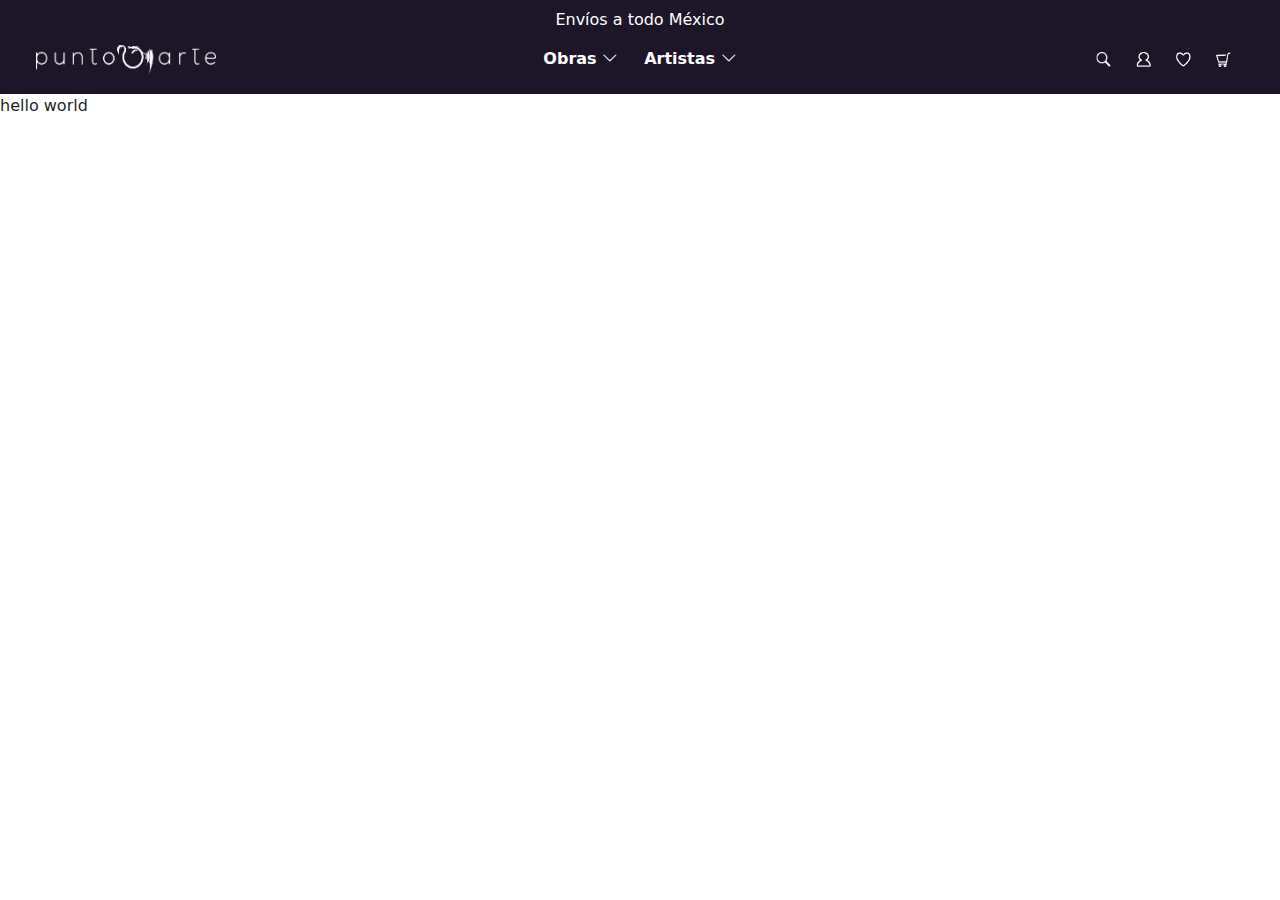
==== index.html @ 8b5f0be2 "header" ====
<!DOCTYPE html>
<html lang="es">

    <head>
        <meta charset="utf-8">
        <meta name="viewport" content="width=device-width, initial-scale=1, shrink-to-fit=no">
        <title>RandomTest2</title>

        <!-- ARCHIVO DE ESTILOS CSS -->
        <link rel="stylesheet" href="./boostrap/css/bootstrap.css" >

        <!-- ICONOS -->
        <link rel="stylesheet" href="https://cdn.jsdelivr.net/npm/bootstrap-icons@1.3.0/font/bootstrap-icons.css">

    </head>

    <body>

        <!-- SUBTITULO -->
        <nav class="navbar navbar-dark bg-dark px-0 pb-0 mb-0">
            <div class="w-100 text-center text-white">
                Envíos a todo México
            </div>
        </nav>

        <!-- MENU SUPERIOR -->
        <nav class="navbar navbar-expand-lg navbar-dark bg-dark px-4 pb-3 " >

            <div class="container-fluid w-100 d-lg-flex">
                
                <!-- LOGO DE PUNTO-ARTE -->
                <div class="col-lg-4">
                    <a class="navbar-brand" href="#">
                        <img class="img-responsive" src="./images/logo_blanco.png" width="180" height="30" class="img-fluid" alt="Responsive image" />   <!--Desktop-->
                    </a> 
                </div>
                
                <!-- BOTON PANTALLA RESPONSIVA MEDIANA/PEQUEÑA-->
                <button class="navbar-toggler" type="button" data-toggle="collapse" data-target="#navbarNavDropdown" aria-controls="navbarNavDropdown" aria-expanded="false" aria-label="Toggle navigation">
                    <span class="navbar-toggler-icon"></span>
                </button>

                <!-- MENU DE BOTON RESPONSIVO -->
                <div class="collapse navbar-collapse" id="navbarNavDropdown">
                    <ul class="navbar-nav w-100">

                        <!-- PAR DE BOTONES DE ENMEDIO -->
                        <div class="col-lg-6">
                            <li class="nav-item d-flex justify-content-center" >
                                <div class="btn-group" role="group" >
                                    <div class="dropdown">
                                        <button style="color: white;" class="btn dropdown-toggle" type="button" id="navbarDropdownMenuLink" data-toggle="dropdown" aria-haspopup="true" aria-expanded="false">
                                            <strong>
                                                Obras
                                            </strong>
                                            <i class="bi bi-chevron-down"></i>
                                        </button>
                                        <div class="dropdown-menu" aria-labelledby="navbarDropdownMenuLink">
                                            <a class="dropdown-item" href="#">Obra 1</a>
                                            <a class="dropdown-item" href="#">Obra 2</a>
                                            <a class="dropdown-item" href="#">Obra N</a>
                                        </div>
                                    </div>
                                    <div class="dropdown">
                                        <button style="color: white;" class="btn dropdown-toggle" type="button" id="navbarDropdownMenuLink2" data-toggle="dropdown" aria-haspopup="true" aria-expanded="false">
                                            <strong>
                                                Artistas
                                            </strong>
                                            <i class="bi bi-chevron-down"></i>
                                        </button>
                                        <div class="dropdown-menu" aria-labelledby="navbarDropdownMenuLink2">
                                            <a class="dropdown-item" href="#">Artista 1</a>
                                            <a class="dropdown-item" href="#">Artista 2</a>
                                            <a class="dropdown-item" href="#">Artista N</a>
                                        </div>
                                    </div>
                                </div>
                            </li>
                        </div>
                        
                        <!-- 4 BOTONES DE ICONOS/IMAGENES -->
                        <div class="col-lg-6">
                            <li class="nav-item d-flex justify-content-center justify-content-lg-end">
                                <div class="btn-group" role="group">
                                    <button type="button" class="btn" style="background-color: transparent;"> 
                                        <img src="./images/recortes-57 (1).png" width="15" height="15" alt="">
                                    </button> 
                                    <button type="button" class="btn" style="background-color: transparent;"> 
                                        <img src="./images/recortes-58 (1).png" width="15" height="15" alt="">
                                    </button> 
                                    <button type="button" class="btn" style="background-color: transparent;"> 
                                        <img src="./images/recortes-60 (1).png" width="15" height="15" alt="">
                                    </button> 
                                    <button type="button" class="btn" style="background-color: transparent;"> 
                                        <img src="./images/recortes-59 (1).png" width="15" height="15" alt="">
                                    </button> 
                                </div>
                            </li>
                        </div>

                    </ul>
                </div><!--# Fin de menu responsivo-->

                
       
            </div>
        
        </nav>  <!--FIN DEL MENU SUPERIOR *************************************************************-->
    
   
        <div>
            hello world
        </div>




        <!-- JQUERY, POPPER, BOOSTRAP -->
        
        <script src="https://code.jquery.com/jquery-3.2.1.slim.min.js"
            integrity="sha384-KJ3o2DKtIkvYIK3UENzmM7KCkRr/rE9/Qpg6aAZGJwFDMVNA/GpGFF93hXpG5KkN"
            crossorigin="anonymous"></script>
        <script src="https://cdnjs.cloudflare.com/ajax/libs/popper.js/1.11.0/umd/popper.min.js"
            integrity="sha384-b/U6ypiBEHpOf/4+1nzFpr53nxSS+GLCkfwBdFNTxtclqqenISfwAzpKaMNFNmj4"
            crossorigin="anonymous"></script>
        <script src="https://maxcdn.bootstrapcdn.com/bootstrap/4.0.0-beta/js/bootstrap.min.js"
            integrity="sha384-h0AbiXch4ZDo7tp9hKZ4TsHbi047NrKGLO3SEJAg45jXxnGIfYzk4Si90RDIqNm1"
            crossorigin="anonymous"></script>
    </body>

</html>
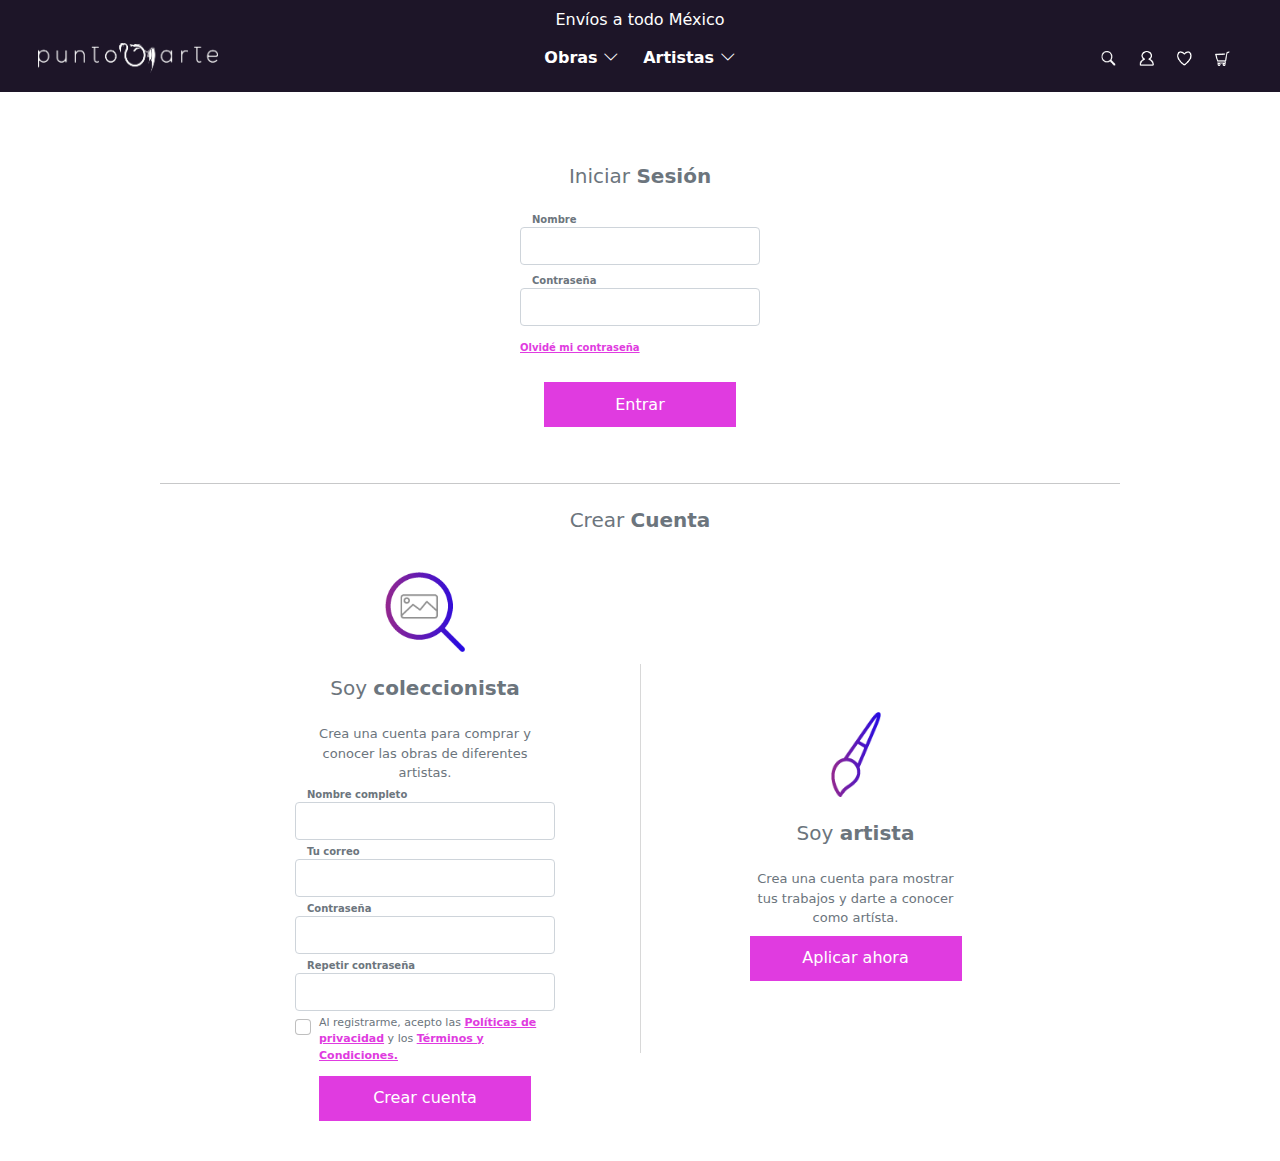
==== commit b8382dbc: "forms" ====
--- a/index.html
+++ b/index.html
@@ -2,6 +2,7 @@
 <html lang="es">
 
     <head>
+
         <meta charset="utf-8">
         <meta name="viewport" content="width=device-width, initial-scale=1, shrink-to-fit=no">
         <title>RandomTest2</title>
@@ -11,6 +12,15 @@
 
         <!-- ICONOS -->
         <link rel="stylesheet" href="https://cdn.jsdelivr.net/npm/bootstrap-icons@1.3.0/font/bootstrap-icons.css">
+
+        <!-- Generar linea vertical entre 2 columnas (usar en col de la derecha)-->
+        <style type="text/css">
+            @media (min-width: 992px) {
+                .my-custom-class {
+                    border-left: 1px solid #d8d8d8;
+                }
+            }
+        </style>
 
     </head>
 
@@ -24,16 +34,19 @@
         </nav>
 
         <!-- MENU SUPERIOR -->
-        <nav class="navbar navbar-expand-lg navbar-dark bg-dark px-4 pb-3 " >
+        <nav class="navbar navbar-expand-lg navbar-dark bg-dark pb-3" style="padding-right: 2%; padding-left: 2%;">
 
             <div class="container-fluid w-100 d-lg-flex">
                 
                 <!-- LOGO DE PUNTO-ARTE -->
-                <div class="col-lg-4">
-                    <a class="navbar-brand" href="#">
-                        <img class="img-responsive" src="./images/logo_blanco.png" width="180" height="30" class="img-fluid" alt="Responsive image" />   <!--Desktop-->
-                    </a> 
-                </div>
+
+                    <div class="col-lg-4 d-none d-sm-block">  
+                        <img class="img-responsive" src="./images/logo_blanco.png" width="180" height="30" class="img-fluid" alt="Responsive image" />
+                    </div><!-- logo grande-->
+
+                    <div class="d-block d-sm-none">
+                        <img class="img-responsive" src="./images/recortes-34.png" width="40" height="30" class="img-fluid" alt="Responsive image" />
+                    </div><!-- logo pequeño-->
                 
                 <!-- BOTON PANTALLA RESPONSIVA MEDIANA/PEQUEÑA-->
                 <button class="navbar-toggler" type="button" data-toggle="collapse" data-target="#navbarNavDropdown" aria-controls="navbarNavDropdown" aria-expanded="false" aria-label="Toggle navigation">
@@ -100,17 +113,156 @@
 
                     </ul>
                 </div><!--# Fin de menu responsivo-->
-
-                
-       
-            </div>
-        
-        </nav>  <!--FIN DEL MENU SUPERIOR *************************************************************-->
+            </div>
+        </nav>  <!--# Fin de menu superior *************************************************************-->
     
    
-        <div>
-            hello world
+        <!-- FORMULARIOS -->
+        <div class="container d-flex justify-content-center text-secondary">
+
+            <!-- FORMULARIO DE INICIO DE SESION -->
+            <div class="card mt-5 mb-3" style="width: 240px; border: none;">
+
+                <p class="h5 text-center my-4"> <!-- texto -->
+                    Iniciar <strong>Sesión</strong>
+                </p>
+
+                <form>
+                    <div class="form-group mb-2"><!-- nombre -->
+                        <p class="my-0" style="font-size: 10px; font-weight: bold; padding-left: 12px;">Nombre</p>
+                      <input type="text" class="form-control mx-auto">
+                    </div>
+
+                    <div class="form-group mb-2"><!-- contraseña -->
+                        <p class="my-0" style="font-size: 10px; font-weight: bold; padding-left: 12px;">Contraseña</p>
+                      <input type="password" class="form-control" >
+                    </div>
+
+                    <!-- link olvido contraseña -->
+                    <div><small class="form-text text-muted" style="font-size: 10px;">
+                        <a href="#">
+                            <strong>Olvidé mi contraseña</strong>
+                        </a>
+                    </small></div>
+  
+                    <!-- boton entrar -->
+                    <div class="p-4"><button
+                        class="btn btn-primary mx-auto w-100" 
+                        style=" height: 45px;">
+                        Entrar
+                    </button></div>
+                    
+                </form>
+            </div>
         </div>
+
+        <hr class="w-75 mx-auto">   <!-- LINEA HORIZONTAL-->
+
+        <div class="container text-secondary">
+            <p class="h5 text-center my-4">
+                Crear <strong>Cuenta</strong>
+            </p>
+        </div>        
+
+        <!-- PAR DE FORMULARIOS COLECCIONISTA/ARTISTA -->
+
+        <div class="container-fluid d-flex justify-content-center text-secondary" >
+
+            <div class="row" style="width: 860px;">
+
+                <!-- MENU IZQUIERDO (COLECCIONISTA)-->
+                <div class="col-lg-6 d-flex justify-content-center align-items-center">
+                    <div class="card my-3 d-flex justify-content-center" style="width: 260px; border: none;">
+
+                        <div class="text-center"> <!-- imagen -->
+                            <img class="img-responsive" src="./images/recortes-29 (1).png" width="80" height="80" class="img-fluid" alt="Responsive image" />
+                        </div>
+
+                        <p class="h5 text-center my-4">
+                            Soy <strong>coleccionista</strong>
+                        </p>
+
+                        <div class="text-center px-4 " style="font-size: 13px;">
+                            Crea una cuenta para comprar y conocer las obras de diferentes artistas.
+                        </div>
+
+                        <form >
+                            <div class="form-group my-1"> <!-- nombre completo -->
+                                <p class="my-0" style="font-size: 10px; font-weight: bold; padding-left: 12px;">Nombre completo</p>
+                                <input type="text" class="form-control mx-auto">
+                            </div>
+
+                            <div class="form-group mb-1"> <!-- correo -->
+                                <p class="my-0" style="font-size: 10px; font-weight: bold; padding-left: 12px;">Tu correo</p>
+                                <input type="email" class="form-control mx-auto">
+                            </div>
+
+                            <div class="form-group mb-1"> <!-- contraseña -->
+                                <p class="my-0" style="font-size: 10px; font-weight: bold; padding-left: 12px;">Contraseña</p>
+                                <input type="password" class="form-control mx-auto">
+                            </div>
+
+                            <div class="form-group mb-1"> <!-- repetir contraseña -->
+                                <p class="my-0" style="font-size: 10px; font-weight: bold; padding-left: 12px;">Repetir contraseña</p>
+                                <input type="password" class="form-control mx-auto">
+                            </div>
+
+                            <div class="form-check"> <!-- checkbox -->
+                                <input type="checkbox" class="form-check-input">
+
+                                <label class="form-check-label" style="font-size: 11px;">
+                                    Al registrarme, acepto las 
+                                    <a href="#"><strong>Políticas de privacidad</strong></a>
+                                     y los 
+                                     <a href="#"><strong>Términos y Condiciones. </strong></a>
+                                </label>
+                            </div>
+
+                            <!-- boton crear cuenta-->
+                            <div class="pb-4 px-4 pt-2">
+                                <button 
+                                    class="btn btn-primary mx-auto w-100" 
+                                    style="height: 45px;">
+                                    Crear cuenta
+                                </button>
+                            </div>
+
+                        </form>
+                    </div>
+                </div> <!--# Fin form izquierdo -->
+
+                <hr class="d-block d-lg-none d-xl-none w-75 mx-auto">   <!-- LINEA HORIZONTAL (pantallas medianas o inferiores)-->
+                
+                <!-- MENU DERECHO (ARTISTA)-->
+                <div class="my-custom-class col-lg-6 d-flex justify-content-center align-self-center">
+                    
+                    <div class="card my-5" style="width: 260px; border: none;">
+
+                        <div class="text-center"> <!-- imagen -->
+                            <img class="img-responsive" src="./images/recortes-30 (1).png" width="50" height="85" class="img-fluid" alt="Responsive image" />
+                        </div>
+
+                        <p class="h5 text-center my-4">
+                            Soy <strong>artista</strong>
+                        </p>
+
+                        <div class="text-center px-4 " style="font-size: 13px;">
+                            Crea una cuenta para mostrar tus trabajos y darte a conocer como artísta.
+                        </div>
+                        
+                        <!-- boton registrarse -->
+                        <div class="pb-4 px-4 pt-2">
+                            <button 
+                                class="btn btn-primary mx-auto w-100" 
+                                style="height: 45px;">
+                                Aplicar ahora
+                            </button>
+                        </div>
+                    </div>
+                </div><!--# Fin form derecho -->
+
+            </div>
+        </div> <!--# Fin par de formularios -->     
 
 
 
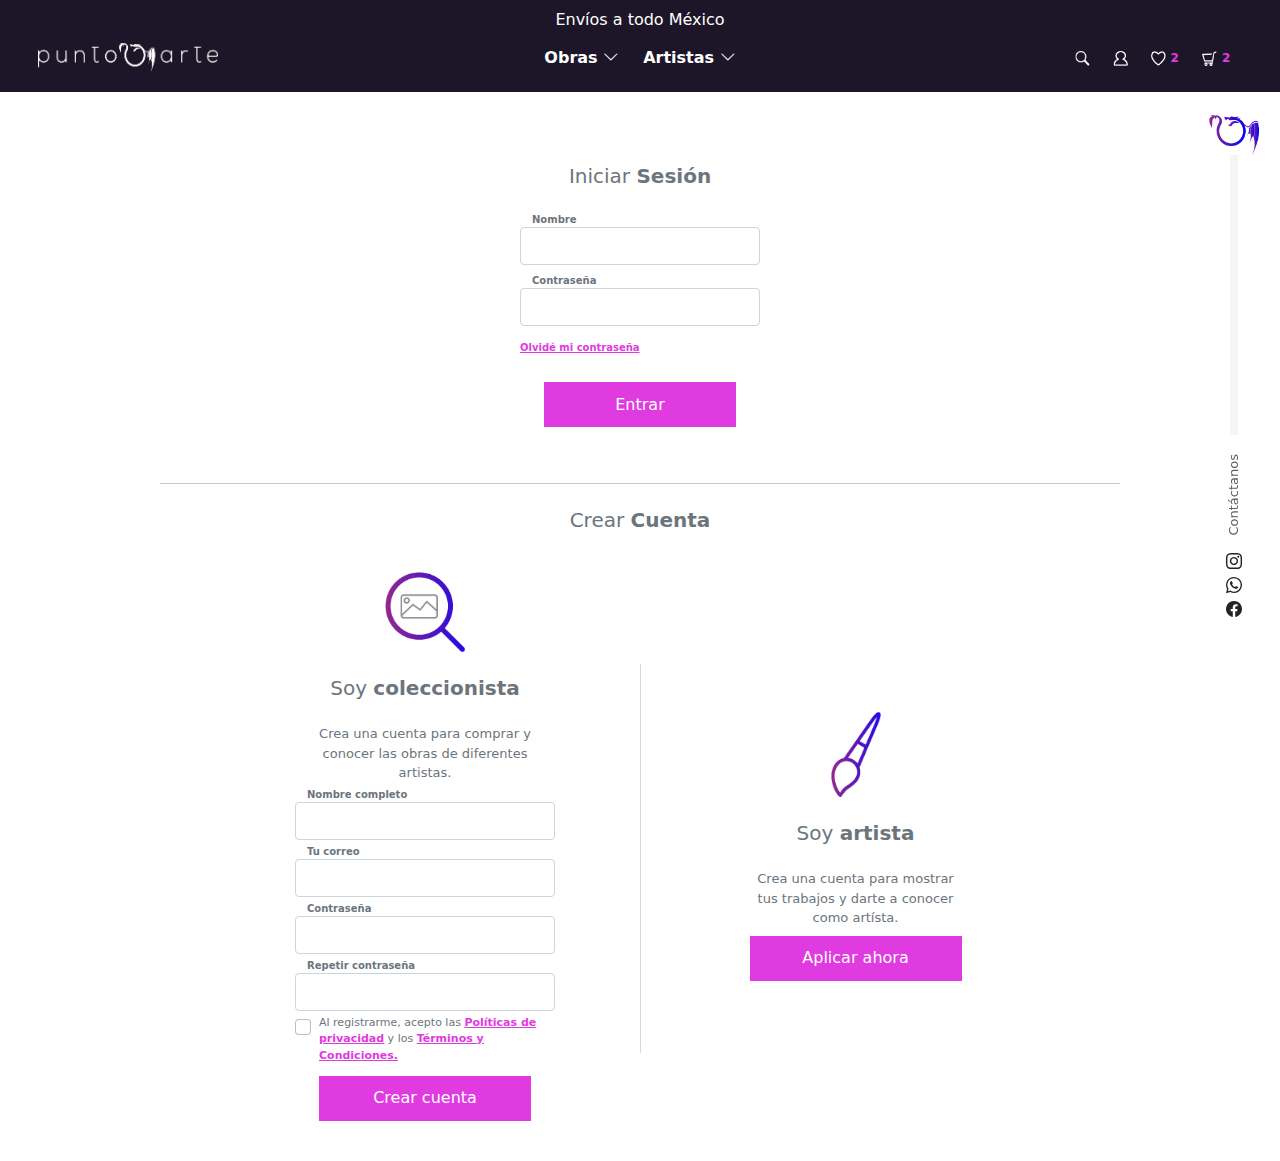
==== commit c27e695c: "scroll" ====
--- a/index.html
+++ b/index.html
@@ -12,6 +12,8 @@
 
         <!-- ICONOS -->
         <link rel="stylesheet" href="https://cdn.jsdelivr.net/npm/bootstrap-icons@1.3.0/font/bootstrap-icons.css">
+
+        <link rel="stylesheet" href="scroll-bar.css">
 
         <!-- Generar linea vertical entre 2 columnas (usar en col de la derecha)-->
         <style type="text/css">
@@ -60,15 +62,15 @@
                         <!-- PAR DE BOTONES DE ENMEDIO -->
                         <div class="col-lg-6">
                             <li class="nav-item d-flex justify-content-center" >
-                                <div class="btn-group" role="group" >
-                                    <div class="dropdown">
+                                <div class="btn-group">
+                                    <div class="dropdown show">
                                         <button style="color: white;" class="btn dropdown-toggle" type="button" id="navbarDropdownMenuLink" data-toggle="dropdown" aria-haspopup="true" aria-expanded="false">
                                             <strong>
                                                 Obras
                                             </strong>
                                             <i class="bi bi-chevron-down"></i>
                                         </button>
-                                        <div class="dropdown-menu" aria-labelledby="navbarDropdownMenuLink">
+                                        <div class="dropdown-menu" aria-labelledby="navbarDropdownMenuLink" style="position:absolute">
                                             <a class="dropdown-item" href="#">Obra 1</a>
                                             <a class="dropdown-item" href="#">Obra 2</a>
                                             <a class="dropdown-item" href="#">Obra N</a>
@@ -81,7 +83,7 @@
                                             </strong>
                                             <i class="bi bi-chevron-down"></i>
                                         </button>
-                                        <div class="dropdown-menu" aria-labelledby="navbarDropdownMenuLink2">
+                                        <div class="dropdown-menu" aria-labelledby="navbarDropdownMenuLink2" style="position:absolute">
                                             <a class="dropdown-item" href="#">Artista 1</a>
                                             <a class="dropdown-item" href="#">Artista 2</a>
                                             <a class="dropdown-item" href="#">Artista N</a>
@@ -103,9 +105,11 @@
                                     </button> 
                                     <button type="button" class="btn" style="background-color: transparent;"> 
                                         <img src="./images/recortes-60 (1).png" width="15" height="15" alt="">
+                                        <span class="badge badge-light px-0 mx-0"style="color: #e03be0;">2</span>
                                     </button> 
                                     <button type="button" class="btn" style="background-color: transparent;"> 
                                         <img src="./images/recortes-59 (1).png" width="15" height="15" alt="">
+                                        <span class="badge badge-light px-0 mx-0"style="color: #e03be0;">2</span>
                                     </button> 
                                 </div>
                             </li>
@@ -266,6 +270,32 @@
 
 
 
+        <!-- scroll bar lateral -->
+        <div class="my-scrollbar d-none d-sm-block">
+    
+            <!-- logo -->
+            <img class="img-responsive" src="./images/recortes-34.png" width="50" height="40" class="img-fluid" alt="Responsive image" />
+        
+            <!-- scrollbar -->
+            <div class="scrollbar">
+              <div class="force-overflow"></div>
+            </div>
+        
+            <p> <!-- texto volteado-->
+              Contáctanos
+            </p>
+        
+            <!-- iconos -->
+            <div class="text-center">
+                <i class="bi bi-instagram"></i>
+            </div>
+            <div class="text-center">
+                <i class="bi bi-whatsapp"></i>
+            </div>
+            <div class="text-center">
+                <i class="bi bi-facebook"></i>
+            </div>        
+        </div>
 
         <!-- JQUERY, POPPER, BOOSTRAP -->
         
--- a/scroll-bar.css
+++ b/scroll-bar.css
@@ -0,0 +1,56 @@
+.my-scrollbar{  /* SCROLLBAR */
+  float: right;
+  top: 115px;
+  right: 5px;
+  position:fixed;
+  display: block;
+  z-index: 100;
+}
+  
+.my-scrollbar img{  /* IMAGEN*/
+  max-width: 70px;    
+  margin: 0px auto 0px auto;
+  display: block;
+}
+  
+.my-scrollbar .scrollbar{ /* DIV DEL SCROLLBAR*/
+  margin: 0 auto 25px auto;
+  height: 280px;
+  width: 8.5px;
+  background: #F5F5F5;
+  overflow-y: scroll;
+  display: block;
+
+  
+}
+
+.my-scrollbar .scrollbar .force-overflow{
+  min-height: 450px;
+}
+
+  
+.my-scrollbar .scrollbar::-webkit-scrollbar-track{  /* PISTA */
+  -webkit-box-shadow: inset 0 0 6px rgba(0,0,0,0.3);
+  border-radius: 5px;
+  background-color: #F5F5F5;
+  height: 10px;
+}
+  
+.my-scrollbar .scrollbar::-webkit-scrollbar{  /* BARRA*/
+  width: 8px;
+  background-color: #F5F5F5;
+}
+  
+.my-scrollbar .scrollbar::-webkit-scrollbar-thumb{ /* MINIATURA */
+  border-radius: 10px;
+  -webkit-box-shadow: inset 0 0 6px rgba(0,0,0,.3);
+  background-color: #5015c2;
+}
+  
+.my-scrollbar p{  /* TEXTO*/
+  color: #606060;
+  font-size: 13px;
+  transform: rotate(-90deg);
+  display: block;
+  margin: 50px auto 45px auto;
+}      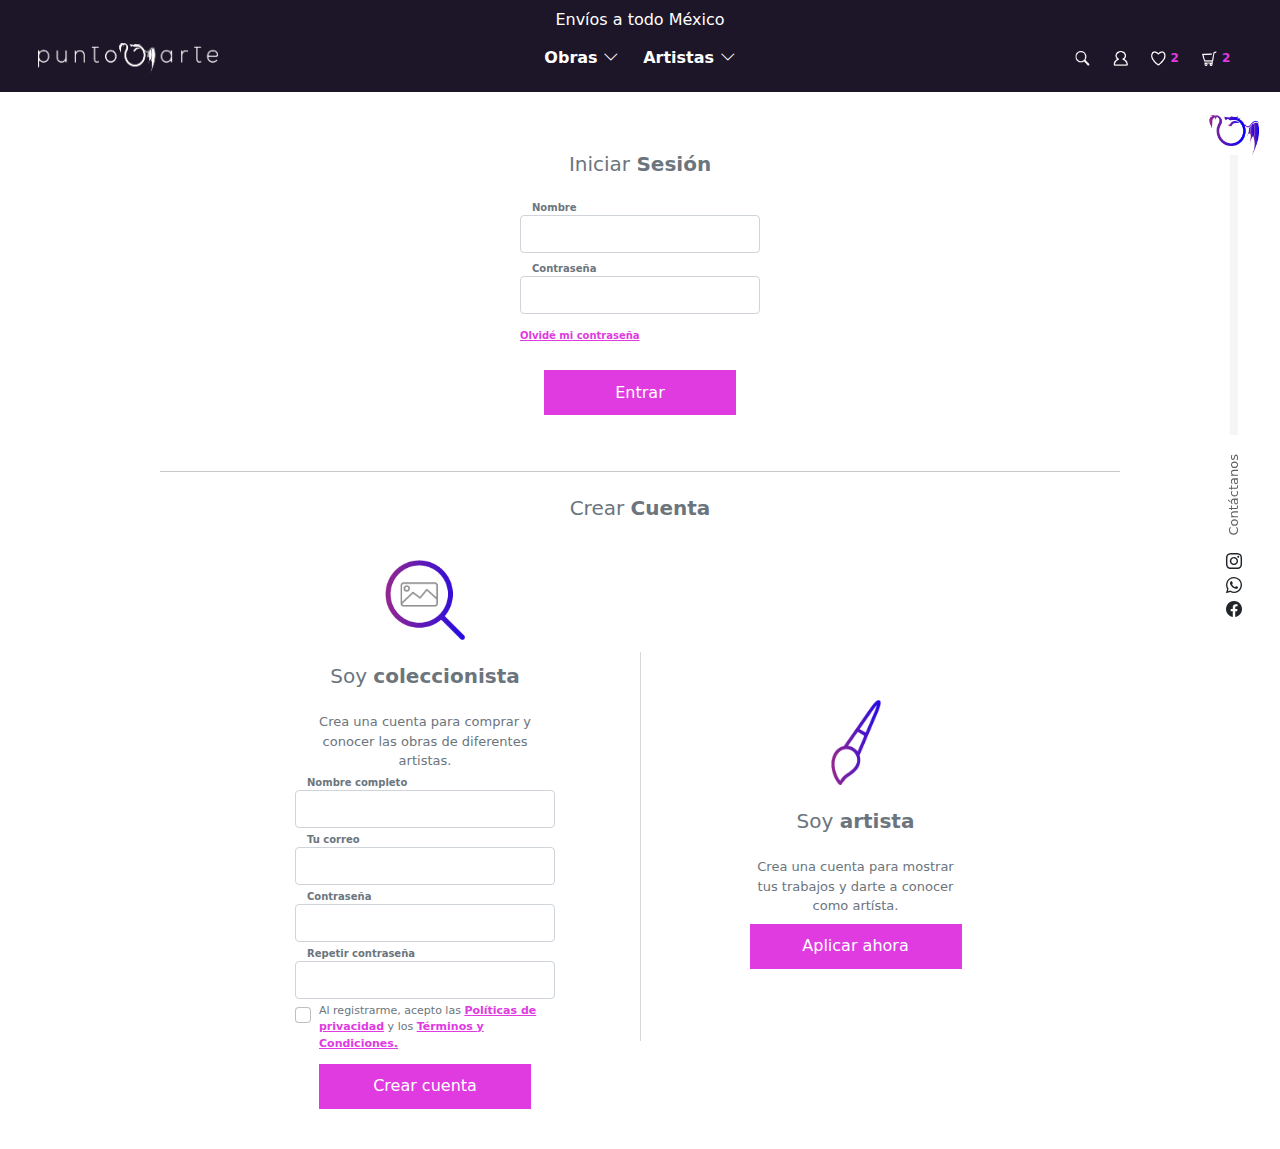
==== commit 12b5ff6e: "Final" ====
--- a/index.html
+++ b/index.html
@@ -1,6 +1,5 @@
 <!DOCTYPE html>
 <html lang="es">
-
     <head>
 
         <meta charset="utf-8">
@@ -8,12 +7,13 @@
         <title>RandomTest2</title>
 
         <!-- ARCHIVO DE ESTILOS CSS -->
-        <link rel="stylesheet" href="./boostrap/css/bootstrap.css" >
+        <link rel="stylesheet" href="./css/bootstrap.css" >
 
         <!-- ICONOS -->
         <link rel="stylesheet" href="https://cdn.jsdelivr.net/npm/bootstrap-icons@1.3.0/font/bootstrap-icons.css">
 
-        <link rel="stylesheet" href="scroll-bar.css">
+        <!-- SCROLL-BAR-->
+        <link rel="stylesheet" href="./css/scroll-bar.css">
 
         <!-- Generar linea vertical entre 2 columnas (usar en col de la derecha)-->
         <style type="text/css">
@@ -23,108 +23,111 @@
                 }
             }
         </style>
-
     </head>
 
     <body>
 
-        <!-- SUBTITULO -->
-        <nav class="navbar navbar-dark bg-dark px-0 pb-0 mb-0">
-            <div class="w-100 text-center text-white">
-                Envíos a todo México
-            </div>
-        </nav>
-
-        <!-- MENU SUPERIOR -->
-        <nav class="navbar navbar-expand-lg navbar-dark bg-dark pb-3" style="padding-right: 2%; padding-left: 2%;">
-
-            <div class="container-fluid w-100 d-lg-flex">
-                
-                <!-- LOGO DE PUNTO-ARTE -->
-
-                    <div class="col-lg-4 d-none d-sm-block">  
-                        <img class="img-responsive" src="./images/logo_blanco.png" width="180" height="30" class="img-fluid" alt="Responsive image" />
-                    </div><!-- logo grande-->
-
-                    <div class="d-block d-sm-none">
-                        <img class="img-responsive" src="./images/recortes-34.png" width="40" height="30" class="img-fluid" alt="Responsive image" />
-                    </div><!-- logo pequeño-->
-                
-                <!-- BOTON PANTALLA RESPONSIVA MEDIANA/PEQUEÑA-->
-                <button class="navbar-toggler" type="button" data-toggle="collapse" data-target="#navbarNavDropdown" aria-controls="navbarNavDropdown" aria-expanded="false" aria-label="Toggle navigation">
-                    <span class="navbar-toggler-icon"></span>
-                </button>
-
-                <!-- MENU DE BOTON RESPONSIVO -->
-                <div class="collapse navbar-collapse" id="navbarNavDropdown">
-                    <ul class="navbar-nav w-100">
-
-                        <!-- PAR DE BOTONES DE ENMEDIO -->
-                        <div class="col-lg-6">
-                            <li class="nav-item d-flex justify-content-center" >
-                                <div class="btn-group">
-                                    <div class="dropdown show">
-                                        <button style="color: white;" class="btn dropdown-toggle" type="button" id="navbarDropdownMenuLink" data-toggle="dropdown" aria-haspopup="true" aria-expanded="false">
-                                            <strong>
-                                                Obras
-                                            </strong>
-                                            <i class="bi bi-chevron-down"></i>
-                                        </button>
-                                        <div class="dropdown-menu" aria-labelledby="navbarDropdownMenuLink" style="position:absolute">
-                                            <a class="dropdown-item" href="#">Obra 1</a>
-                                            <a class="dropdown-item" href="#">Obra 2</a>
-                                            <a class="dropdown-item" href="#">Obra N</a>
+        <!-- HEADER/NAVBAR -->
+        <div class="fixed-top">
+
+            <!-- SUBTITULO -->
+            <nav class="navbar navbar-dark bg-dark px-0 pb-0 mb-0">
+                <div class="w-100 text-center text-white">
+                    Envíos a todo México
+                </div>
+            </nav>
+
+            <!-- MENU SUPERIOR -->
+            <nav class="navbar navbar-expand-lg navbar-dark bg-dark pb-3" style="padding-right: 2%; padding-left: 2%;">
+
+                <div class="container-fluid w-100 d-lg-flex">
+                    
+                    <!-- LOGO DE PUNTO-ARTE -->
+
+                        <div class="col-lg-4 d-none d-sm-block">  
+                            <img class="img-responsive" src="./images/logo_blanco.png" width="180" height="30" class="img-fluid" alt="Responsive image" />
+                        </div><!-- logo grande-->
+
+                        <div class="d-block d-sm-none">
+                            <img class="img-responsive" src="./images/recortes-34.png" width="40" height="30" class="img-fluid" alt="Responsive image" />
+                        </div><!-- logo pequeño-->
+                    
+                    <!-- BOTON PANTALLA RESPONSIVA MEDIANA/PEQUEÑA-->
+                    <button class="navbar-toggler" type="button" data-toggle="collapse" data-target="#navbarNavDropdown" aria-controls="navbarNavDropdown" aria-expanded="false" aria-label="Toggle navigation">
+                        <span class="navbar-toggler-icon"></span>
+                    </button>
+
+                    <!-- MENU DE BOTON RESPONSIVO -->
+                    <div class="collapse navbar-collapse" id="navbarNavDropdown">
+                        <ul class="navbar-nav w-100">
+
+                            <!-- PAR DE BOTONES DE ENMEDIO -->
+                            <div class="col-lg-6">
+                                <li class="nav-item d-flex justify-content-center" >
+                                    <div class="btn-group">
+                                        <div class="dropdown show">
+                                            <button style="color: white;" class="btn dropdown-toggle" type="button" id="navbarDropdownMenuLink" data-toggle="dropdown" aria-haspopup="true" aria-expanded="false">
+                                                <strong>
+                                                    Obras
+                                                </strong>
+                                                <i class="bi bi-chevron-down"></i>
+                                            </button>
+                                            <div class="dropdown-menu" aria-labelledby="navbarDropdownMenuLink" style="position:absolute">
+                                                <a class="dropdown-item" href="#">Obra 1</a>
+                                                <a class="dropdown-item" href="#">Obra 2</a>
+                                                <a class="dropdown-item" href="#">Obra N</a>
+                                            </div>
+                                        </div>
+                                        <div class="dropdown">
+                                            <button style="color: white;" class="btn dropdown-toggle" type="button" id="navbarDropdownMenuLink2" data-toggle="dropdown" aria-haspopup="true" aria-expanded="false">
+                                                <strong>
+                                                    Artistas
+                                                </strong>
+                                                <i class="bi bi-chevron-down"></i>
+                                            </button>
+                                            <div class="dropdown-menu" aria-labelledby="navbarDropdownMenuLink2" style="position:absolute">
+                                                <a class="dropdown-item" href="#">Artista 1</a>
+                                                <a class="dropdown-item" href="#">Artista 2</a>
+                                                <a class="dropdown-item" href="#">Artista N</a>
+                                            </div>
                                         </div>
                                     </div>
-                                    <div class="dropdown">
-                                        <button style="color: white;" class="btn dropdown-toggle" type="button" id="navbarDropdownMenuLink2" data-toggle="dropdown" aria-haspopup="true" aria-expanded="false">
-                                            <strong>
-                                                Artistas
-                                            </strong>
-                                            <i class="bi bi-chevron-down"></i>
-                                        </button>
-                                        <div class="dropdown-menu" aria-labelledby="navbarDropdownMenuLink2" style="position:absolute">
-                                            <a class="dropdown-item" href="#">Artista 1</a>
-                                            <a class="dropdown-item" href="#">Artista 2</a>
-                                            <a class="dropdown-item" href="#">Artista N</a>
-                                        </div>
+                                </li>
+                            </div>
+                            
+                            <!-- 4 BOTONES DE ICONOS/IMAGENES -->
+                            <div class="col-lg-6">
+                                <li class="nav-item d-flex justify-content-center justify-content-lg-end">
+                                    <div class="btn-group" role="group">
+                                        <button type="button" class="btn" style="background-color: transparent;"> 
+                                            <img src="./images/recortes-57 (1).png" width="15" height="15" alt="">
+                                        </button> 
+                                        <button type="button" class="btn" style="background-color: transparent;"> 
+                                            <img src="./images/recortes-58 (1).png" width="15" height="15" alt="">
+                                        </button> 
+                                        <button type="button" class="btn" style="background-color: transparent;"> 
+                                            <img src="./images/recortes-60 (1).png" width="15" height="15" alt="">
+                                            <span class="badge badge-light px-0 mx-0"style="color: #e03be0;">2</span>
+                                        </button> 
+                                        <button type="button" class="btn" style="background-color: transparent;"> 
+                                            <img src="./images/recortes-59 (1).png" width="15" height="15" alt="">
+                                            <span class="badge badge-light px-0 mx-0"style="color: #e03be0;">2</span>
+                                        </button> 
                                     </div>
-                                </div>
-                            </li>
-                        </div>
-                        
-                        <!-- 4 BOTONES DE ICONOS/IMAGENES -->
-                        <div class="col-lg-6">
-                            <li class="nav-item d-flex justify-content-center justify-content-lg-end">
-                                <div class="btn-group" role="group">
-                                    <button type="button" class="btn" style="background-color: transparent;"> 
-                                        <img src="./images/recortes-57 (1).png" width="15" height="15" alt="">
-                                    </button> 
-                                    <button type="button" class="btn" style="background-color: transparent;"> 
-                                        <img src="./images/recortes-58 (1).png" width="15" height="15" alt="">
-                                    </button> 
-                                    <button type="button" class="btn" style="background-color: transparent;"> 
-                                        <img src="./images/recortes-60 (1).png" width="15" height="15" alt="">
-                                        <span class="badge badge-light px-0 mx-0"style="color: #e03be0;">2</span>
-                                    </button> 
-                                    <button type="button" class="btn" style="background-color: transparent;"> 
-                                        <img src="./images/recortes-59 (1).png" width="15" height="15" alt="">
-                                        <span class="badge badge-light px-0 mx-0"style="color: #e03be0;">2</span>
-                                    </button> 
-                                </div>
-                            </li>
-                        </div>
-
-                    </ul>
-                </div><!--# Fin de menu responsivo-->
-            </div>
-        </nav>  <!--# Fin de menu superior *************************************************************-->
+                                </li>
+                            </div>
+
+                        </ul>
+                    </div><!--# Fin de menu responsivo-->
+                </div>
+            </nav>  <!--# Fin de menu superior *************************************************************-->
+        </div>
     
    
         <!-- FORMULARIOS -->
-        <div class="container d-flex justify-content-center text-secondary">
-
-            <!-- FORMULARIO DE INICIO DE SESION -->
+
+         <!-- FORMULARIO DE INICIO DE SESION -->
+        <div class="container d-flex justify-content-center text-secondary" style="margin-top: 80px;">
             <div class="card mt-5 mb-3" style="width: 240px; border: none;">
 
                 <p class="h5 text-center my-4"> <!-- texto -->
@@ -158,10 +161,11 @@
                     
                 </form>
             </div>
-        </div>
+        </div><!-- Fin inicio de sesion-->
 
         <hr class="w-75 mx-auto">   <!-- LINEA HORIZONTAL-->
 
+        <!-- TEXTO -->
         <div class="container text-secondary">
             <p class="h5 text-center my-4">
                 Crear <strong>Cuenta</strong>
@@ -169,7 +173,6 @@
         </div>        
 
         <!-- PAR DE FORMULARIOS COLECCIONISTA/ARTISTA -->
-
         <div class="container-fluid d-flex justify-content-center text-secondary" >
 
             <div class="row" style="width: 860px;">
@@ -267,8 +270,6 @@
 
             </div>
         </div> <!--# Fin par de formularios -->     
-
-
 
         <!-- scroll bar lateral -->
         <div class="my-scrollbar d-none d-sm-block">
@@ -281,9 +282,8 @@
               <div class="force-overflow"></div>
             </div>
         
-            <p> <!-- texto volteado-->
-              Contáctanos
-            </p>
+            <!-- texto volteado-->
+            <p> Contáctanos </p>
         
             <!-- iconos -->
             <div class="text-center">
--- a/css/scroll-bar.css
+++ b/css/scroll-bar.css
@@ -0,0 +1,56 @@
+.my-scrollbar{  /* SCROLLBAR */
+  float: right;
+  top: 115px;
+  right: 5px;
+  position:fixed;
+  display: block;
+  z-index: 100;
+}
+  
+.my-scrollbar img{  /* IMAGEN*/
+  max-width: 70px;    
+  margin: 0px auto 0px auto;
+  display: block;
+}
+  
+.my-scrollbar .scrollbar{ /* DIV DEL SCROLLBAR*/
+  margin: 0 auto 25px auto;
+  height: 280px;
+  width: 8.5px;
+  background: #F5F5F5;
+  overflow-y: scroll;
+  display: block;
+
+  
+}
+
+.my-scrollbar .scrollbar .force-overflow{
+  min-height: 450px;
+}
+
+  
+.my-scrollbar .scrollbar::-webkit-scrollbar-track{  /* PISTA */
+  -webkit-box-shadow: inset 0 0 6px rgba(0,0,0,0.3);
+  border-radius: 5px;
+  background-color: #F5F5F5;
+  height: 10px;
+}
+  
+.my-scrollbar .scrollbar::-webkit-scrollbar{  /* BARRA*/
+  width: 8px;
+  background-color: #F5F5F5;
+}
+  
+.my-scrollbar .scrollbar::-webkit-scrollbar-thumb{ /* MINIATURA */
+  border-radius: 10px;
+  -webkit-box-shadow: inset 0 0 6px rgba(0,0,0,.3);
+  background-color: #5015c2;
+}
+  
+.my-scrollbar p{  /* TEXTO*/
+  color: #606060;
+  font-size: 13px;
+  transform: rotate(-90deg);
+  display: block;
+  margin: 50px auto 45px auto;
+}      